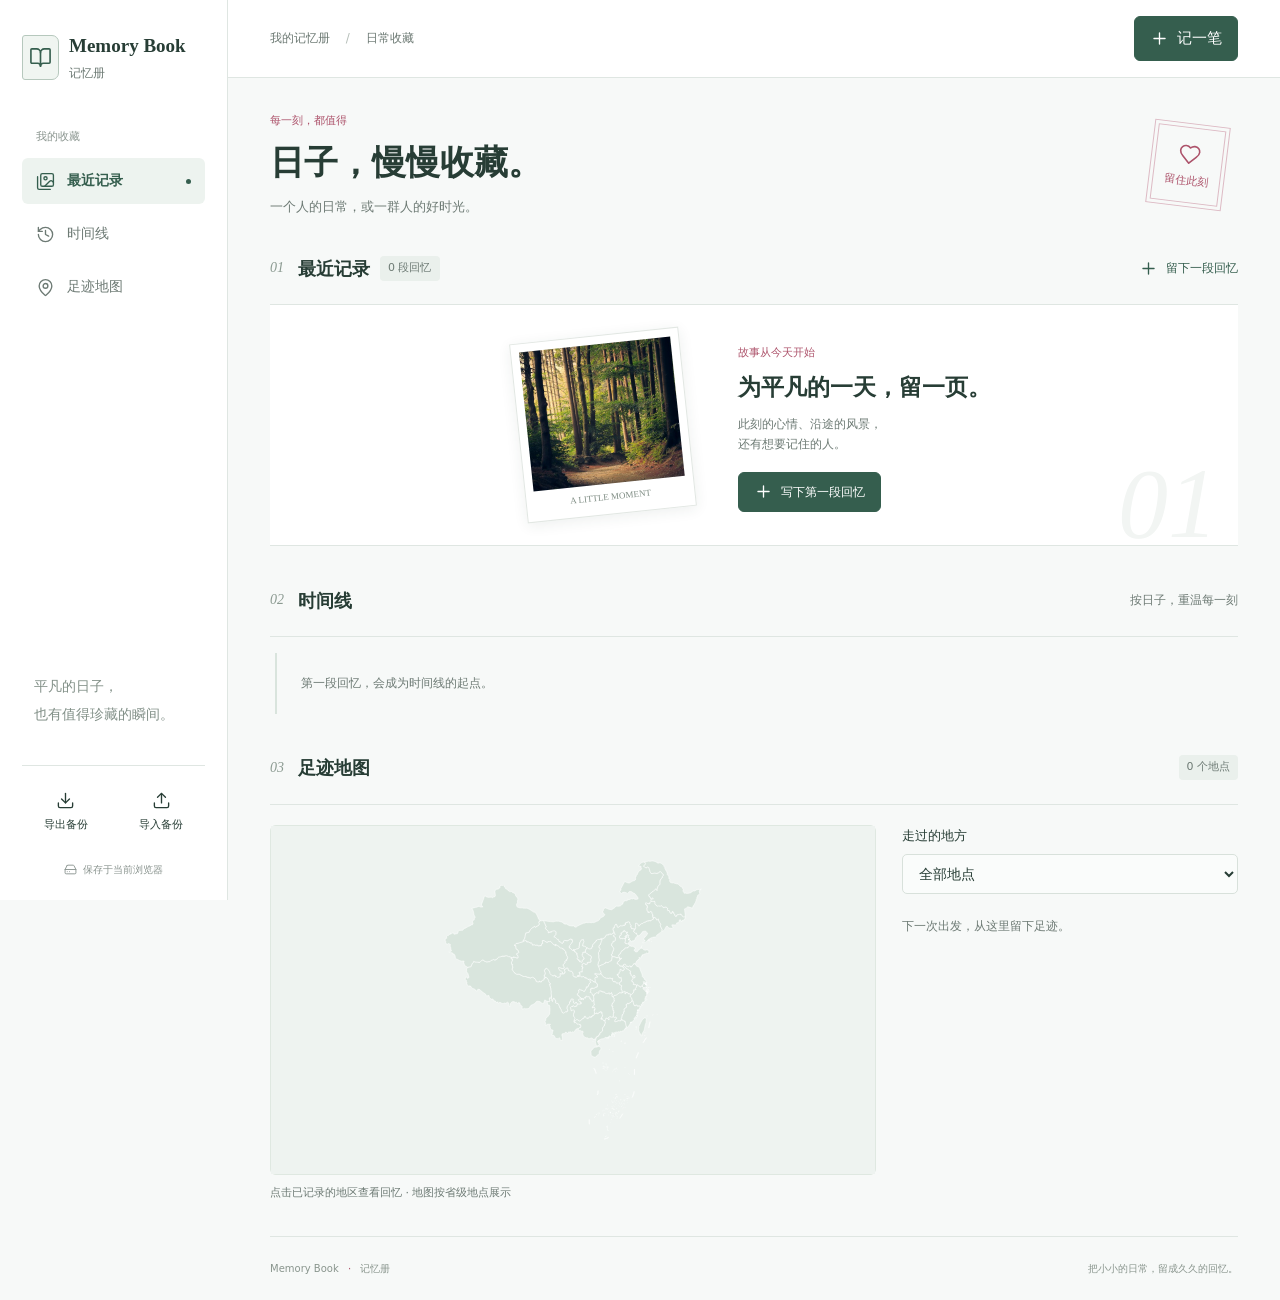
==== love-story.html @ 4f41dc27 "Publish local-storage Memory Book with verified release workflow" ====
<!DOCTYPE html>
<html lang="zh-CN">
<head>
  <meta charset="UTF-8">
  <meta name="viewport" content="width=device-width, initial-scale=1">
  <meta name="theme-color" content="#f7f9f8">
  <title>Memory Book · 记忆册</title>
  <link rel="icon" type="image/svg+xml" href="./assets/book-open.svg">
  <link rel="stylesheet" href="./assets/css/journal.css">
</head>
<body>
  <aside class="sidebar">
    <a class="brand" href="./love-story.html" aria-label="Memory Book 记忆册首页"><span class="brand-mark"><i data-lucide="book-open"></i></span><span>Memory Book<small>记忆册</small></span></a>
    <div class="nav-label">我的收藏</div>
    <nav aria-label="主导航">
      <a href="#recent" aria-current="location"><i data-lucide="images"></i><span>最近记录</span><span class="nav-dot"></span></a>
      <a href="#timeline"><i data-lucide="history"></i><span>时间线</span></a>
      <a href="#footprints"><i data-lucide="map-pin"></i><span>足迹地图</span></a>
    </nav>
    <div class="sidebar-bottom">
      <p class="sidebar-note">平凡的日子，<br>也有值得珍藏的瞬间。</p>
      <div class="backup-tools"><button id="export" title="导出备份" aria-label="导出备份"><i data-lucide="download"></i><span>导出备份</span></button><button id="import" title="导入备份" aria-label="导入备份"><i data-lucide="upload"></i><span>导入备份</span></button></div>
      <input type="file" id="backup" accept="application/json,.json" hidden>
      <small class="storage-label"><i data-lucide="hard-drive"></i>保存于当前浏览器</small>
    </div>
  </aside>
  <div class="workspace">
    <header class="topbar"><span class="breadcrumb">我的记忆册 <span>/</span> 日常收藏</span><button class="primary" data-new><i data-lucide="plus"></i>记一笔</button></header>
    <main>
      <section class="welcome" aria-labelledby="welcome-title"><div><p class="eyebrow">每一刻，都值得</p><h1 id="welcome-title">日子，慢慢收藏。</h1><p class="muted">一个人的日常，或一群人的好时光。</p></div><div class="welcome-stamp" aria-hidden="true"><i data-lucide="heart"></i><span>留住此刻</span></div></section>
      <p id="notice" role="status" aria-live="polite"></p>
      <section id="recent" aria-labelledby="recent-title">
        <div class="section-heading"><div class="heading-group"><span class="section-number">01</span><h2 id="recent-title">最近记录</h2><span id="count" class="count"></span></div><button class="text-button" data-new><i data-lucide="plus"></i>留下一段回忆</button></div>
        <div id="recent-list" class="photo-grid"></div>
      </section>
      <section id="timeline" aria-labelledby="timeline-title"><div class="section-heading"><div class="heading-group"><span class="section-number">02</span><h2 id="timeline-title">时间线</h2></div><span class="muted">按日子，重温每一刻</span></div><div id="timeline-list"></div></section>
      <section id="footprints" aria-labelledby="footprints-title"><div class="section-heading"><div class="heading-group"><span class="section-number">03</span><h2 id="footprints-title">足迹地图</h2></div><span id="place-count" class="count"></span></div><div class="map-layout"><div><div id="map" aria-label="记录地点地图"><div class="map-placeholder"><i data-lucide="map"></i><span>足迹正在展开</span></div></div><p id="map-status" class="muted" role="status">地图加载中</p></div><div class="places"><label for="place-filter">走过的地方</label><select id="place-filter"><option value="">全部地点</option></select><div id="place-list"></div></div></div></section>
      <footer><span>Memory Book <span class="footer-dot">·</span> 记忆册</span><span>把小小的日常，留成久久的回忆。</span></footer>
    </main>
  </div>
  <template id="empty-records"><div class="empty"><div class="empty-photo"><img src="./assets/memory-cover.jpg" alt="阳光穿过绿意盎然的树林" width="700" height="467"><span>A LITTLE MOMENT</span></div><div class="empty-copy"><span class="empty-kicker">故事从今天开始</span><h3>为平凡的一天，留一页。</h3><p>此刻的心情、沿途的风景，<br>还有想要记住的人。</p><button class="primary" data-empty-new><i data-lucide="plus"></i>写下第一段回忆</button></div><span class="empty-page" aria-hidden="true">01</span></div></template>
  <dialog id="editor" aria-labelledby="editor-title">
    <form id="entry-form"><div class="section-heading"><div><p class="eyebrow">留住这一刻</p><h2 id="editor-title">记一笔</h2></div><button type="button" id="cancel" class="icon-button" aria-label="关闭" title="关闭"><i data-lucide="x"></i></button></div>
      <label for="photos">照片 <span class="muted">最多 3 张 · 每张不超过 15 MB</span></label><input id="photos" type="file" accept="image/jpeg,image/png,image/webp" multiple><div id="preview"></div>
      <label for="words">今天的故事</label><textarea id="words" maxlength="2000" rows="4" required placeholder="今天有什么值得留下？"></textarea>
      <div class="fields"><div><label for="date">日期</label><input id="date" type="date" required></div><div><label for="place">地点</label><select id="place" required><option value="">选择省份或城市</option></select></div></div>
      <label for="spot">具体地点 <span class="muted">选填</span></label><input id="spot" maxlength="100" placeholder="例如：西湖边的小咖啡馆"><p id="form-error" role="alert"></p><div class="form-actions"><button type="button" id="delete" class="danger" hidden><i data-lucide="trash-2"></i>删除记录</button><button type="submit" class="primary" id="save"><i data-lucide="check"></i>保存回忆</button></div>
    </form>
  </dialog>
  <script src="./assets/js/lucide.min.js"></script>
  <script src="./assets/js/record-store.js"></script>
  <script src="./assets/js/journal.js"></script>
</body>
</html>
---- assets/css/journal.css ----
:root {
  color-scheme: light;
  --paper: #f7f9f8;
  --ink: #273d35;
  --muted: #6d7a74;
  --line: #dfe6e2;
  --green: #355e4e;
  --rose: #ad536b;
}
* { box-sizing: border-box; letter-spacing: 0; }
html { scroll-behavior: smooth; scroll-padding-top: 100px; }
body { margin: 0; background: var(--paper); color: var(--ink); font: 15px/1.7 system-ui, "Microsoft YaHei", sans-serif; }
button, input, select, textarea { font: inherit; }
button, a, input, textarea, select { -webkit-tap-highlight-color: transparent; }
button { display: inline-flex; align-items: center; justify-content: center; gap: 8px; min-height: 40px; padding: 9px 15px; border: 1px solid var(--line); border-radius: 6px; background: #fff; color: var(--ink); cursor: pointer; transition: background .16s, border-color .16s; }
button:hover { background: #eef3f0; border-color: #b9c9bf; }
button:disabled { opacity: .5; cursor: wait; }
[hidden] { display: none !important; }
a { color: inherit; text-decoration: none; }
:focus-visible { outline: 2px solid var(--rose); outline-offset: 4px; }
svg.lucide { width: 19px; height: 19px; stroke-width: 1.7; flex-shrink: 0; }
.primary { background: var(--green); color: white; border-color: var(--green); font-weight: 550; }
.primary:hover { background: #264838; border-color: #264838; }
.sidebar { position: fixed; inset: 0 auto 0 0; z-index: 20; width: 228px; display: flex; flex-direction: column; padding: 34px 22px 22px; background: #fff; border-right: 1px solid var(--line); }
.brand { display: flex; align-items: center; gap: 10px; font: 600 19px/1.3 Georgia, serif; white-space: nowrap; }
.brand-mark { display: grid; place-items: center; width: 37px; height: 45px; border: 1px solid #b6c8bd; border-radius: 3px 7px 7px 3px; color: var(--green); background: #f0f5f1; flex-shrink: 0; }
.brand-mark svg { width: 23px; height: 23px; }
.brand small { display: block; margin-top: 5px; color: var(--muted); font: 12px/1.5 system-ui, sans-serif; }
.nav-label { color: #89948e; font-size: 11px; margin: 46px 14px 12px; }
nav { display: grid; gap: 7px; }
nav a { min-height: 46px; display: flex; align-items: center; gap: 12px; padding: 10px 14px; border-radius: 6px; font-size: 14px; color: var(--muted); }
nav a:hover { background: #f5f7f6; color: var(--green); }
nav a[aria-current] { background: #edf3ef; color: var(--green); font-weight: 600; }
.nav-dot { width: 5px; height: 5px; border-radius: 50%; background: var(--green); margin-left: auto; }
nav a:not([aria-current]) .nav-dot { visibility: hidden; }
.sidebar-bottom { margin-top: auto; padding-top: 40px; }
.sidebar-note { padding: 0 12px 22px; color: #829088; font: 14px/2 Georgia, "SimSun", serif; }
.backup-tools { display: flex; border-top: 1px solid var(--line); padding-top: 17px; gap: 8px; }
.backup-tools button { flex: 1; flex-direction: column; border: 0; font-size: 11px; gap: 6px; padding: 8px 4px; }
.storage-label { display: flex; justify-content: center; align-items: center; gap: 6px; color: #8a948f; font-size: 10px; margin-top: 18px; }
.storage-label svg { width: 13px; height: 13px; }
.workspace { margin-left: 228px; }
.topbar { height: 78px; padding: 0 42px; display: flex; justify-content: space-between; align-items: center; gap: 16px; border-bottom: 1px solid var(--line); background: #ffffffed; position: sticky; top: 0; z-index: 10; }
.breadcrumb { font-size: 12px; color: var(--muted); }
.breadcrumb span { margin: 0 12px; color: #b6bfb9; }
main { max-width: 1210px; padding: 0 42px; margin: auto; }
.welcome { padding: 34px 0 30px; display: flex; align-items: center; justify-content: space-between; gap: 20px; margin-bottom: 0; }
.eyebrow { color: var(--rose); font-size: 11px; font-weight: 550; margin: 0 0 6px; }
h1 { font: 600 34px/1.4 Georgia, "Songti SC", "SimSun", serif; margin: 8px 0 10px; }
h2 { font-size: 18px; line-height: 1.4; font-weight: 600; margin: 0; }
.muted, small { color: var(--muted); font-size: 12px; }
.welcome .muted { margin: 0; font-size: 13px; }
.welcome-stamp { display: flex; flex-direction: column; align-items: center; justify-content: center; width: 76px; height: 84px; border: 1px solid #ddbac4; outline: 1px solid #ddbac4; outline-offset: -5px; color: var(--rose); transform: rotate(7deg); margin-right: 12px; gap: 7px; font: 11px Georgia, "SimSun", serif; }
.welcome-stamp svg { width: 23px; height: 23px; }
section { margin-bottom: 34px; scroll-margin-top: 10px; }
.section-heading, .heading-group { display: flex; align-items: center; gap: 12px; }
.section-heading { justify-content: space-between; min-height: 40px; margin-bottom: 16px; flex-wrap: wrap; }
.heading-group { flex-wrap: wrap; gap: 10px; }
.section-number { color: #8b9a91; font: italic 14px Georgia, serif; padding-right: 4px; }
.count { font-size: 11px; color: var(--muted); background: #eaf0ec; border-radius: 4px; padding: 3px 8px; }
.text-button { border: 0; background: transparent; color: var(--green); font-size: 12px; padding: 7px 0 7px 10px; }
.photo-grid { display: grid; grid-template-columns: repeat(3, minmax(0, 1fr)); gap: 20px; }
.empty { grid-column: 1/-1; min-height: 240px; border-block: 1px solid var(--line); background: #fff; display: flex; align-items: center; justify-content: center; gap: 50px; padding: 30px; position: relative; overflow: hidden; }
.empty-photo { width: 170px; flex-shrink: 0; background: #fff; padding: 8px 8px 12px; box-shadow: 0 3px 14px #273d3514; border: 1px solid #e2e7e3; transform: rotate(-6deg); text-align: center; }
.empty-photo img { display: block; width: 100%; height: 140px; object-fit: cover; }
.empty-photo span { display: block; margin-top: 8px; color: #7e8c83; font: 9px Georgia, serif; }
.empty-copy { z-index: 1; }
.empty-kicker { color: var(--rose); font-size: 11px; }
.empty-copy h3 { font: 600 23px/1.5 Georgia, "Songti SC", "SimSun", serif; margin: 7px 0; }
.empty-copy p { font-size: 12px; color: var(--muted); margin: 8px 0 17px; }
.empty-copy button { font-size: 12px; }
.empty-page { position: absolute; right: 20px; bottom: -16px; font: italic 100px Georgia, serif; color: #f2f5f3; user-select: none; }
.entry { min-width: 0; padding: 10px 10px 14px; border: 1px solid var(--line); background: #fff; border-radius: 6px; }
.entry img { display: block; width: 100%; aspect-ratio: 4/3; object-fit: cover; border-radius: 3px; }
.entry p { white-space: pre-wrap; overflow-wrap: anywhere; font-size: 14px; margin: 10px 2px; }
.entry .meta { font-size: 11px; color: var(--muted); margin-top: 14px; }
.entry button { min-height: 30px; font-size: 11px; padding: 4px 10px; margin: 2px; }
.no-photo { aspect-ratio: 4/3; display: grid; place-items: center; border-radius: 3px; color: #8a686e; background: #f6edf0; font: 25px Georgia, "SimSun", serif; }
#timeline-list { border-top: 1px solid var(--line); }
#timeline-list > .muted { padding: 20px 0 20px 24px; border-left: 2px solid #d9e4dd; margin: 16px 0 0 5px; }
.timeline-row { display: grid; grid-template-columns: 100px minmax(0, 1fr) auto; gap: 20px; padding: 20px 0; border-bottom: 1px solid var(--line); align-items: center; }
.timeline-row p { margin: 0; white-space: pre-wrap; overflow-wrap: anywhere; font-size: 13px; }
.timeline-row time { color: var(--green); font-size: 12px; font-variant-numeric: tabular-nums; }
.timeline-row small { display: block; overflow-wrap: anywhere; margin-top: 4px; }
.timeline-row button { font-size: 11px; min-height: 32px; padding: 5px 10px; }
.map-layout { display: grid; grid-template-columns: minmax(0, 1.8fr) minmax(0, 1fr); gap: 26px; border-top: 1px solid var(--line); padding-top: 20px; }
#map { height: 350px; background: #eef3f0; border: 1px solid #dfe8e1; border-radius: 6px; }
.map-placeholder { height: 100%; display: flex; flex-direction: column; gap: 14px; align-items: center; justify-content: center; color: #82978a; font-size: 12px; }
.map-placeholder svg { width: 38px; height: 38px; }
#map-status { margin: 9px 0 0; font-size: 11px; }
.places label { margin-top: 0; }
.place-row { display: block; width: 100%; text-align: left; margin-top: 12px; overflow-wrap: anywhere; font-size: 13px; }
.place-row small { display: block; margin-top: 5px; }
#place-list > .muted { padding-top: 10px; }
footer { padding: 23px 0; border-top: 1px solid var(--line); display: flex; justify-content: space-between; gap: 12px; flex-wrap: wrap; font-size: 10px; color: #89958d; }
.footer-dot { padding: 0 6px; color: var(--rose); }
dialog { background: #fff; color: var(--ink); border: 1px solid var(--line); border-radius: 8px; padding: 28px; width: min(570px, calc(100% - 24px)); max-height: 90dvh; box-shadow: 0 20px 90px #203c3626; }
dialog::backdrop { background: #18382b66; backdrop-filter: blur(3px); }
dialog .section-heading { border-bottom: 1px solid var(--line); padding-bottom: 20px; }
.icon-button { width: 36px; min-height: 36px; padding: 0; background: #f5f7f5; border: 0; }
label { display: block; margin: 16px 0 7px; font-size: 13px; font-weight: 550; }
label .muted { font-weight: 400; margin-left: 6px; font-size: 11px; }
input, select, textarea { width: 100%; max-width: 100%; background: #fafcfb; color: var(--ink); border: 1px solid #d8e1db; border-radius: 5px; padding: 10px 12px; min-width: 0; font-size: 14px; }
input::placeholder, textarea::placeholder { color: #96a199; }
input[type=file] { font-size: 12px; padding: 9px; }
input::file-selector-button { border: 0; border-radius: 3px; background: #e9f0eb; color: var(--green); padding: 7px 11px; margin-right: 10px; cursor: pointer; }
textarea { resize: vertical; }
.fields { display: grid; grid-template-columns: repeat(2, minmax(0, 1fr)); gap: 16px; }
.form-actions { display: flex; justify-content: flex-end; flex-wrap: wrap; gap: 12px; margin-top: 24px; padding-top: 18px; border-top: 1px solid var(--line); }
.danger { color: #ad3e54; margin-right: auto; }
#form-error { color: #ad3e54; font-size: 12px; }
#form-error:empty { margin: 0; }
#notice { color: var(--green); font-size: 12px; margin: 0; }
#notice:not(:empty) { margin-bottom: 20px; padding: 12px 16px; background: #eaf2ec; border-left: 3px solid #759782; overflow-wrap: anywhere; }
#preview { display: flex; gap: 10px; margin-top: 12px; }
#preview:empty { margin: 0; }
#preview > div { min-width: 0; }
#preview img { width: 85px; max-width: 100%; height: 75px; object-fit: cover; border-radius: 4px; }
#preview button { font-size: 11px; min-height: 26px; padding: 2px 8px; display: block; }
@media (min-width: 1600px) { .welcome { padding-top: 45px; padding-bottom: 38px; } .empty { min-height: 280px; } }
@media (max-width: 1100px) { .sidebar { width: 200px; padding-inline: 16px; } .brand { font-size: 17px; gap: 9px; } .brand-mark { width: 32px; height: 40px; } .workspace { margin-left: 200px; } main { padding-inline: 28px; } .topbar { padding-inline: 28px; } .empty { gap: 28px; } .empty-copy h3 { font-size: 20px; } .empty-photo { width: 145px; } .photo-grid { gap: 12px; } }
@media (max-width: 760px) {
  html { scroll-padding-top: 170px; }
  .sidebar { position: sticky; top: 0; width: 100%; padding: 14px 20px 0; border-right: 0; border-bottom: 1px solid var(--line); display: grid; grid-template-columns: 1fr auto; gap: 14px; }
  .brand { font-size: 19px; } .brand small { display: inline; margin-left: 8px; font-size: 10px; } .brand-mark { width: 29px; height: 34px; } .brand-mark svg { width: 19px; }
  .nav-label, .sidebar-note, .storage-label { display: none; }
  nav { grid-row: 2; grid-column: 1/-1; display: flex; justify-content: space-between; gap: 6px; }
  nav a { justify-content: center; flex: 1; gap: 7px; padding: 10px 6px; border-radius: 4px 4px 0 0; min-height: 41px; font-size: 12px; } nav a svg { width: 16px; height: 16px; } .nav-dot { display: none; }
  .sidebar-bottom { grid-row: 1; grid-column: 2; padding: 0; margin: 0; } .backup-tools { padding: 0; border: 0; gap: 3px; } .backup-tools button { min-height: 34px; width: 32px; padding: 5px; } .backup-tools button span { display: none; }
  .workspace { margin-left: 0; } .topbar { position: static; height: 64px; padding-inline: 20px; background: transparent; } .topbar button { font-size: 12px; min-height: 36px; padding: 7px 12px; }
  main { padding: 0 20px; } .welcome { padding: 26px 0; } h1 { font-size: 29px; } .welcome-stamp { width: 61px; height: 70px; margin-right: 5px; flex-shrink: 0; }
  .empty { min-height: 230px; gap: 24px; padding: 26px 20px; } .empty-photo { width: 135px; } .empty-photo img { height: 130px; } .empty-copy h3 { font-size: 19px; } .empty-copy p { font-size: 11px; }
  .photo-grid { grid-template-columns: repeat(2, minmax(0, 1fr)); } .map-layout { grid-template-columns: 1fr; gap: 18px; } #map { height: 300px; }
  .section-heading { gap: 8px; } .section-heading > .muted { font-size: 11px; } h2 { font-size: 17px; } .text-button { font-size: 11px; gap: 4px; } .heading-group { gap: 7px; }
  dialog { padding: 22px; } .timeline-row { grid-template-columns: 84px minmax(0, 1fr); gap: 10px; } .timeline-row button { grid-column: 2; justify-self: start; }
}
@media (max-width: 430px) {
  .brand small { display: none; } .breadcrumb { font-size: 11px; } .breadcrumb span { margin: 0 7px; } h1 { font-size: 26px; }
  .welcome-stamp { width: 51px; height: 60px; } .welcome .muted { font-size: 11px; } .empty { gap: 20px; padding: 25px 14px; } .empty-photo { width: 100px; padding: 5px 5px 9px; } .empty-photo img { height: 118px; } .empty-photo span { font-size: 7px; } .empty-copy h3 { font-size: 16px; } .empty-copy button { font-size: 11px; padding: 8px 10px; } .empty-kicker { font-size: 10px; }
  .photo-grid { grid-template-columns: 1fr; } .count { font-size: 10px; padding: 2px 5px; } .section-number { display: none; } .fields { grid-template-columns: 1fr; gap: 0; }
}
@media (prefers-reduced-motion: reduce) { html { scroll-behavior: auto; } button { transition: none; } }
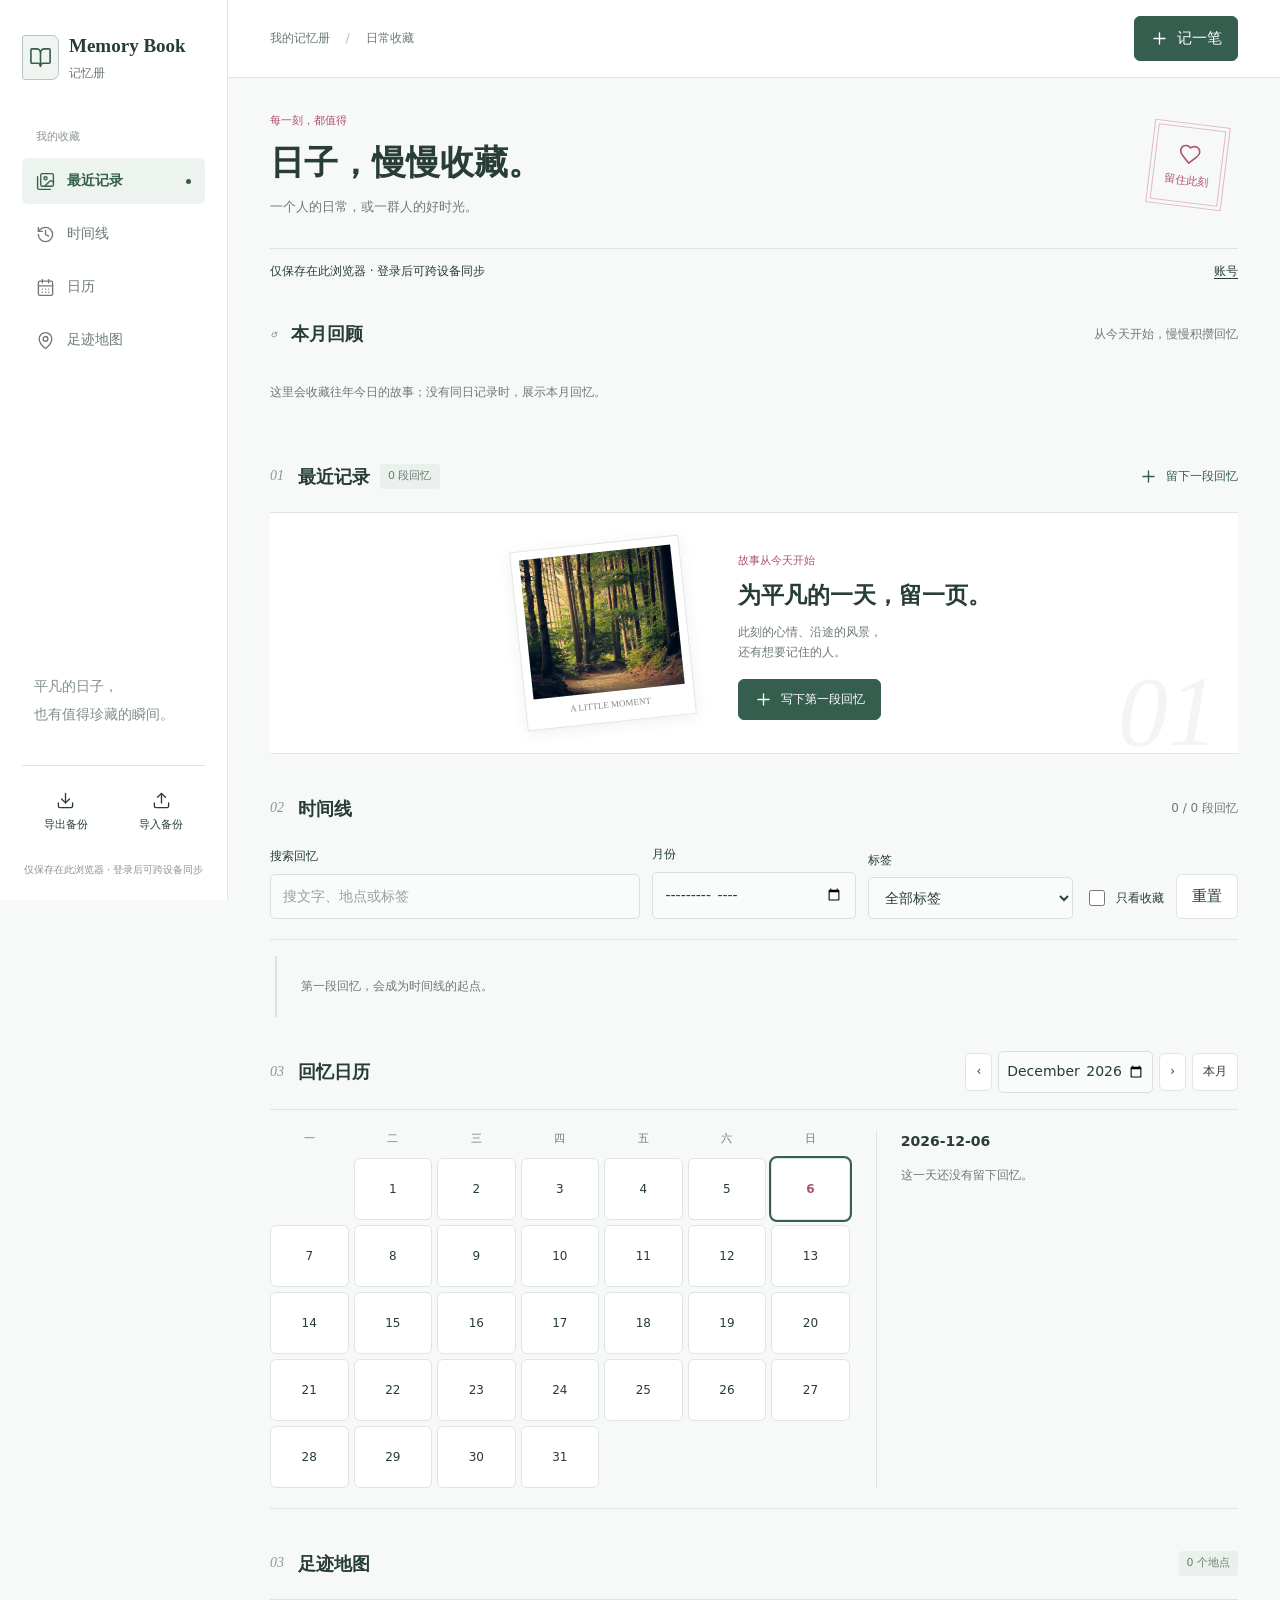
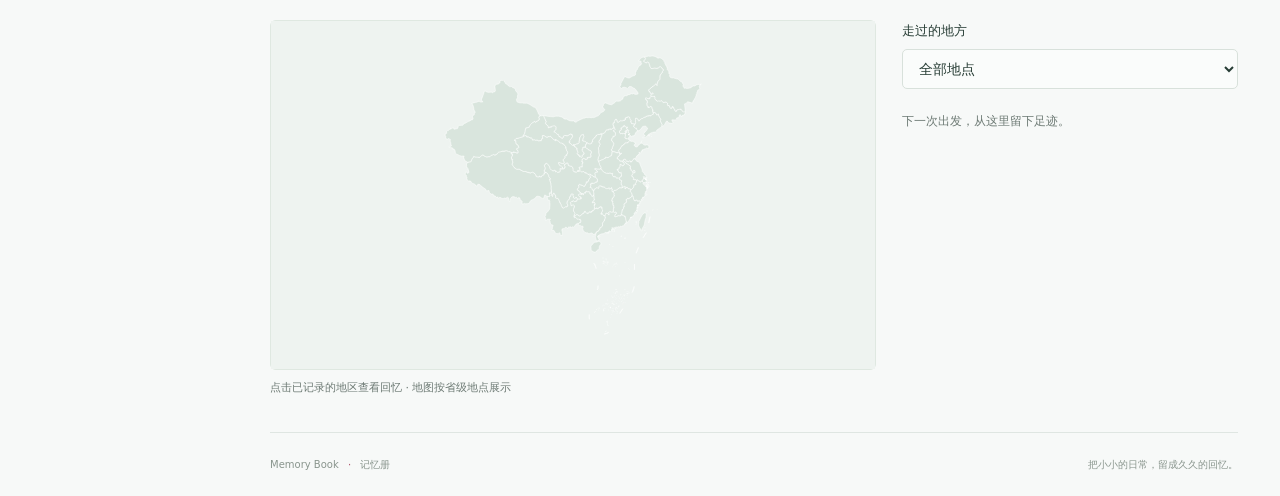
==== commit 4583a55d: "配置 Supbase 登录和云同步" ====
--- a/love-story.html
+++ b/love-story.html
@@ -15,6 +15,7 @@
     <nav aria-label="主导航">
       <a href="#recent" aria-current="location"><i data-lucide="images"></i><span>最近记录</span><span class="nav-dot"></span></a>
       <a href="#timeline"><i data-lucide="history"></i><span>时间线</span></a>
+      <a href="#calendar"><i data-lucide="calendar-days"></i><span>日历</span></a>
       <a href="#footprints"><i data-lucide="map-pin"></i><span>足迹地图</span></a>
     </nav>
     <div class="sidebar-bottom">
@@ -29,11 +30,18 @@
     <main>
       <section class="welcome" aria-labelledby="welcome-title"><div><p class="eyebrow">每一刻，都值得</p><h1 id="welcome-title">日子，慢慢收藏。</h1><p class="muted">一个人的日常，或一群人的好时光。</p></div><div class="welcome-stamp" aria-hidden="true"><i data-lucide="heart"></i><span>留住此刻</span></div></section>
       <p id="notice" role="status" aria-live="polite"></p>
+      <div class="sync-bar"><span id="sync-status" role="status" aria-live="polite">正在读取保存状态…</span><div><a href="./auth-modern.html">账号</a><button id="sync-retry" type="button" hidden>重试同步</button></div></div>
+      <div id="draft-banner" class="draft-banner" hidden><span>有一段尚未完成的回忆</span><div><button id="draft-resume" type="button">继续写</button><button id="draft-discard" type="button">丢弃草稿</button></div></div>
+      <section id="throwback" aria-labelledby="throwback-title"><div class="section-heading"><div class="heading-group"><span class="section-number">↺</span><h2 id="throwback-title">往年今日</h2></div><span id="throwback-caption" class="muted"></span></div><div id="throwback-list" class="throwback-list"></div></section>
       <section id="recent" aria-labelledby="recent-title">
         <div class="section-heading"><div class="heading-group"><span class="section-number">01</span><h2 id="recent-title">最近记录</h2><span id="count" class="count"></span></div><button class="text-button" data-new><i data-lucide="plus"></i>留下一段回忆</button></div>
         <div id="recent-list" class="photo-grid"></div>
       </section>
-      <section id="timeline" aria-labelledby="timeline-title"><div class="section-heading"><div class="heading-group"><span class="section-number">02</span><h2 id="timeline-title">时间线</h2></div><span class="muted">按日子，重温每一刻</span></div><div id="timeline-list"></div></section>
+      <section id="timeline" aria-labelledby="timeline-title"><div class="section-heading"><div class="heading-group"><span class="section-number">02</span><h2 id="timeline-title">时间线</h2></div><span id="filter-count" class="muted" role="status"></span></div>
+        <div class="search-tools"><div class="search-field"><label for="search">搜索回忆</label><input id="search" type="search" placeholder="搜文字、地点或标签"></div><div><label for="month-filter">月份</label><input id="month-filter" type="month"></div><div><label for="tag-filter">标签</label><select id="tag-filter"><option value="">全部标签</option></select></div><label class="favorite-filter"><input id="favorite-filter" type="checkbox">只看收藏</label><button id="clear-filters" type="button">重置</button></div>
+        <div id="timeline-list"></div>
+      </section>
+      <section id="calendar" aria-labelledby="calendar-title"><div class="section-heading"><div class="heading-group"><span class="section-number">03</span><h2 id="calendar-title">回忆日历</h2></div><div class="calendar-controls"><button id="calendar-prev" aria-label="上个月">‹</button><input id="calendar-month" type="month" aria-label="日历月份"><button id="calendar-next" aria-label="下个月">›</button><button id="calendar-today">本月</button></div></div><div class="calendar-layout"><div><div class="weekdays" aria-hidden="true"><span>一</span><span>二</span><span>三</span><span>四</span><span>五</span><span>六</span><span>日</span></div><div id="calendar-grid" class="calendar-grid" role="group" aria-label="选择日期"></div></div><div class="day-panel"><h3 id="day-title">选择一天，翻开回忆</h3><div id="day-list" aria-live="polite"></div></div></div></section>
       <section id="footprints" aria-labelledby="footprints-title"><div class="section-heading"><div class="heading-group"><span class="section-number">03</span><h2 id="footprints-title">足迹地图</h2></div><span id="place-count" class="count"></span></div><div class="map-layout"><div><div id="map" aria-label="记录地点地图"><div class="map-placeholder"><i data-lucide="map"></i><span>足迹正在展开</span></div></div><p id="map-status" class="muted" role="status">地图加载中</p></div><div class="places"><label for="place-filter">走过的地方</label><select id="place-filter"><option value="">全部地点</option></select><div id="place-list"></div></div></div></section>
       <footer><span>Memory Book <span class="footer-dot">·</span> 记忆册</span><span>把小小的日常，留成久久的回忆。</span></footer>
     </main>
@@ -43,11 +51,14 @@
     <form id="entry-form"><div class="section-heading"><div><p class="eyebrow">留住这一刻</p><h2 id="editor-title">记一笔</h2></div><button type="button" id="cancel" class="icon-button" aria-label="关闭" title="关闭"><i data-lucide="x"></i></button></div>
       <label for="photos">照片 <span class="muted">最多 3 张 · 每张不超过 15 MB</span></label><input id="photos" type="file" accept="image/jpeg,image/png,image/webp" multiple><div id="preview"></div>
       <label for="words">今天的故事</label><textarea id="words" maxlength="2000" rows="4" required placeholder="今天有什么值得留下？"></textarea>
+      <label for="tags">标签 <span class="muted">用逗号分隔，最多 10 个，每个 24 字</span></label><input id="tags" maxlength="249" placeholder="例如：旅行，朋友，值得记住"><label class="favorite-filter"><input id="favorite" type="checkbox">收藏这段回忆</label><p id="draft-status" class="muted" role="status"></p>
       <div class="fields"><div><label for="date">日期</label><input id="date" type="date" required></div><div><label for="place">地点</label><select id="place" required><option value="">选择省份或城市</option></select></div></div>
       <label for="spot">具体地点 <span class="muted">选填</span></label><input id="spot" maxlength="100" placeholder="例如：西湖边的小咖啡馆"><p id="form-error" role="alert"></p><div class="form-actions"><button type="button" id="delete" class="danger" hidden><i data-lucide="trash-2"></i>删除记录</button><button type="submit" class="primary" id="save"><i data-lucide="check"></i>保存回忆</button></div>
     </form>
   </dialog>
   <script src="./assets/js/lucide.min.js"></script>
+  <script src="./assets/js/supabase.min.js"></script>
+  <script src="./assets/js/supabase-config.js"></script>
   <script src="./assets/js/record-store.js"></script>
   <script src="./assets/js/journal.js"></script>
 </body>
--- a/assets/css/journal.css
+++ b/assets/css/journal.css
@@ -140,3 +140,42 @@
   .photo-grid { grid-template-columns: 1fr; } .count { font-size: 10px; padding: 2px 5px; } .section-number { display: none; } .fields { grid-template-columns: 1fr; gap: 0; }
 }
 @media (prefers-reduced-motion: reduce) { html { scroll-behavior: auto; } button { transition: none; } }
+.sync-bar, .draft-banner { display:flex; align-items:center; justify-content:space-between; gap:12px; padding:12px 0; border-top:1px solid var(--line); margin-bottom:20px; font-size:12px; flex-wrap:wrap; }
+.sync-bar > div, .draft-banner > div { display:flex; align-items:center; gap:14px; }
+.sync-bar a { text-decoration:underline; text-underline-offset:3px; }
+.sync-bar button, .draft-banner button { font-size:12px; min-height:34px; padding:5px 10px; }
+.sync-bar[data-state=error] { color:#a33e50; }
+.draft-banner { background:#f5eee5; padding:12px 16px; border:1px solid #e5d8c6; border-radius:6px; }
+.throwback-list { display:flex; gap:12px; overflow-x:auto; padding-bottom:8px; }
+.throwback-item { flex:1 0 230px; max-width:360px; display:flex; align-items:center; text-align:left; gap:14px; background:#f5eee8; border-color:#e7dbcf; }
+.throwback-item img { width:56px; height:65px; object-fit:cover; border-radius:3px; }
+.throwback-item span { overflow-wrap:anywhere; display:-webkit-box; -webkit-line-clamp:2; -webkit-box-orient:vertical; overflow:hidden; font-size:13px; }
+.throwback-item small { display:block; margin-bottom:5px; color:#8a6356; }
+.search-tools { display:flex; align-items:flex-end; flex-wrap:wrap; gap:12px; padding:0 0 20px; }
+.search-tools > div { flex:1 1 130px; min-width:0; }
+.search-tools .search-field { flex:2 1 220px; }
+.search-tools label { margin-top:0; font-size:12px; }
+.search-tools input, .search-tools select { min-height:42px; }
+.favorite-filter { display:flex; align-items:center; gap:8px; white-space:nowrap; font-size:12px; min-height:42px; margin:0; }
+.favorite-filter input { width:16px; height:16px; min-height:0; accent-color:var(--rose); }
+.tag-line { display:flex; flex-wrap:wrap; gap:6px; margin-top:7px; }
+.tag { font-size:10px; padding:1px 7px; color:var(--green); background:#eaf0ec; border-radius:3px; }
+.conflict-label { color:#a33e50; font-size:11px; }
+.calendar-controls { display:flex; align-items:center; gap:6px; }
+.calendar-controls input { width:155px; padding:7px; }
+.calendar-controls button { min-height:38px; padding:5px 10px; font-size:12px; }
+.calendar-layout { display:grid; grid-template-columns:minmax(0,1.6fr) minmax(0,1fr); border-block:1px solid var(--line); padding:20px 0; gap:26px; }
+.weekdays,.calendar-grid { display:grid; grid-template-columns:repeat(7,minmax(0,1fr)); gap:5px; }
+.weekdays { text-align:center; font-size:11px; color:var(--muted); padding-bottom:10px; }
+.calendar-day { min-width:0; position:relative; flex-direction:column; padding:6px 2px; gap:0; height:62px; font-size:12px; overflow:hidden; }
+.calendar-day.has-records { background:#edf3ef; border-color:#b6c8bd; }
+.calendar-day[aria-pressed=true] { outline:2px solid var(--green); outline-offset:0; }
+.calendar-day.is-today { color:var(--rose); font-weight:700; }
+.calendar-day small { font-size:9px; }
+.day-panel { min-width:0; border-left:1px solid var(--line); padding-left:24px; }
+.day-panel h3 { font-size:14px; margin:0 0 12px; }
+.day-panel button { display:block; width:100%; text-align:left; margin-bottom:8px; font-size:12px; overflow-wrap:anywhere; }
+.day-panel small { display:block; }
+.timeline-row .row-actions { display:flex; flex-wrap:wrap; gap:6px; }
+@media(max-width:760px) { .calendar-layout { grid-template-columns:1fr; gap:20px; } .day-panel { border-left:0; border-top:1px solid var(--line); padding:16px 0 0; } nav a { gap:4px; font-size:11px; } nav a svg { width:14px; } .timeline-row .row-actions { grid-column:2; } }
+@media(max-width:430px) { .calendar-controls { width:100%; } .calendar-controls input { flex:1; min-width:0; } .calendar-day { height:52px; } .search-tools .search-field { flex-basis:100%; } }
